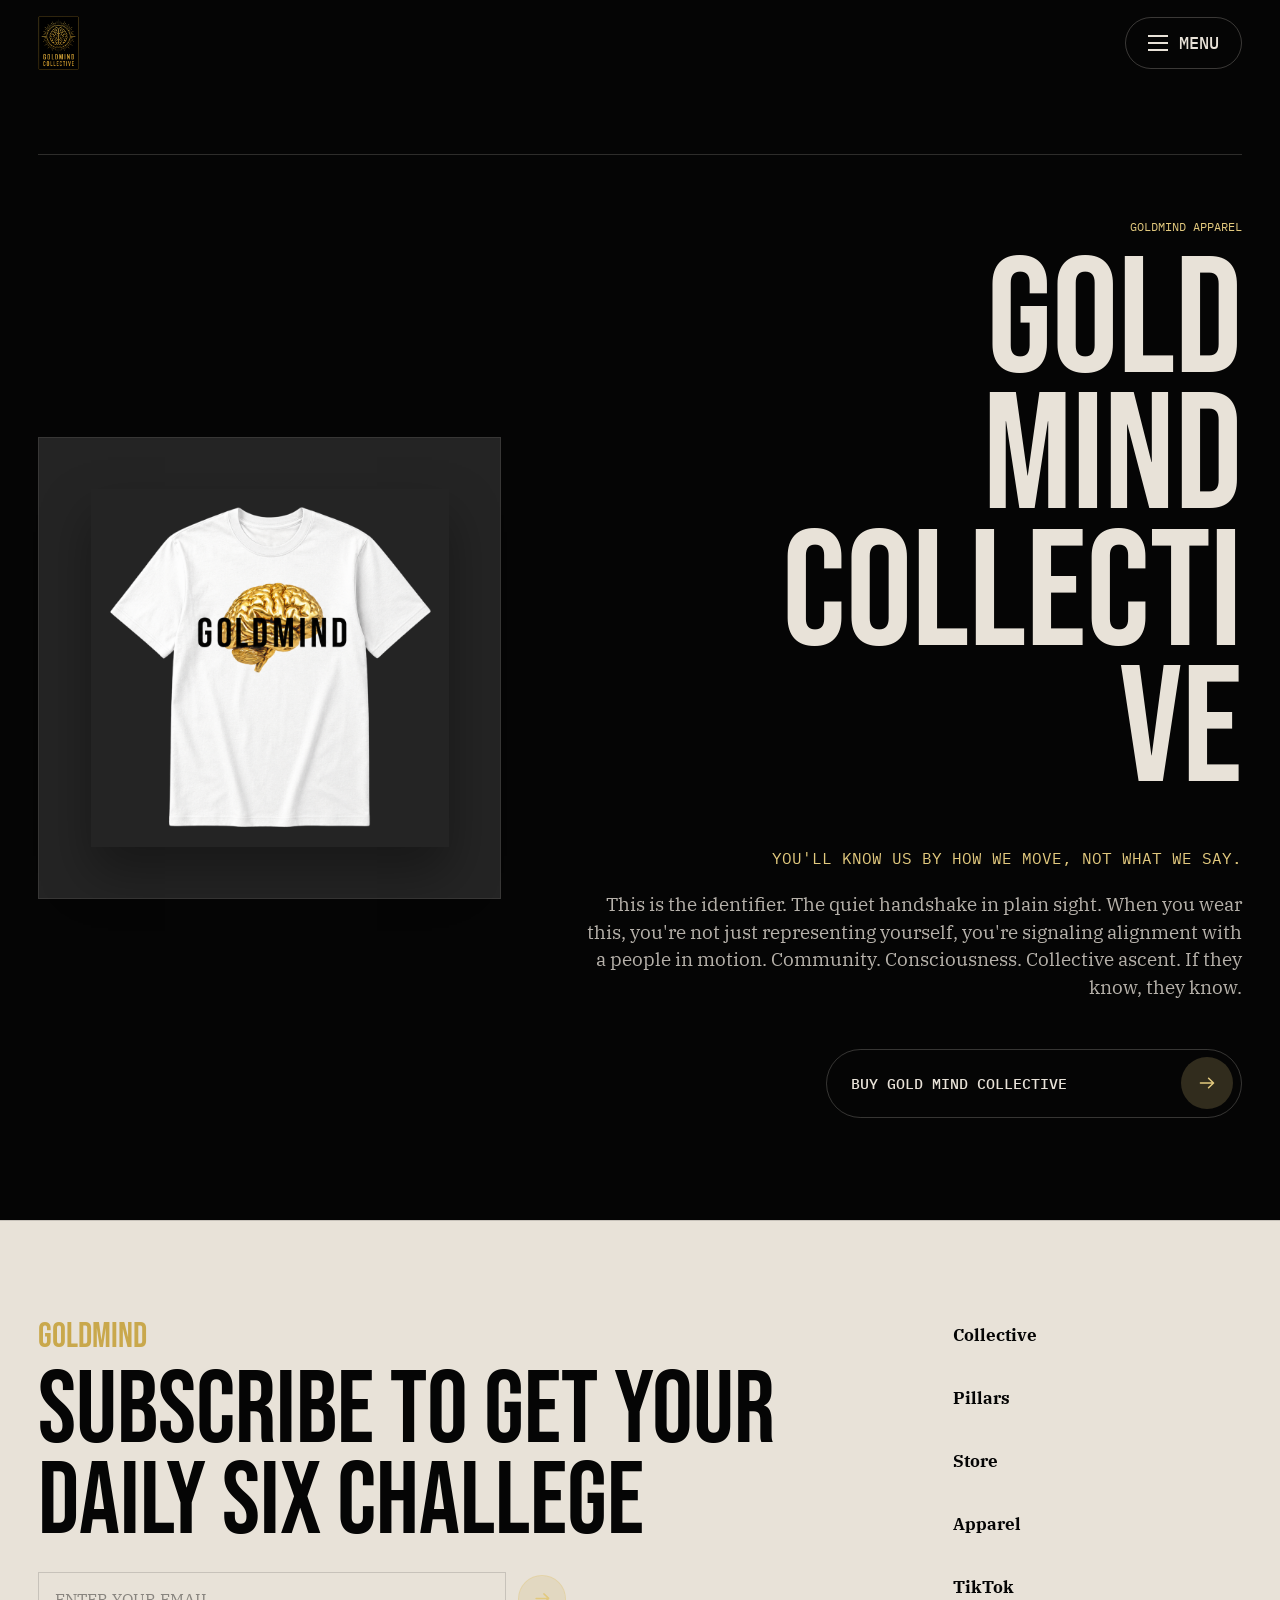
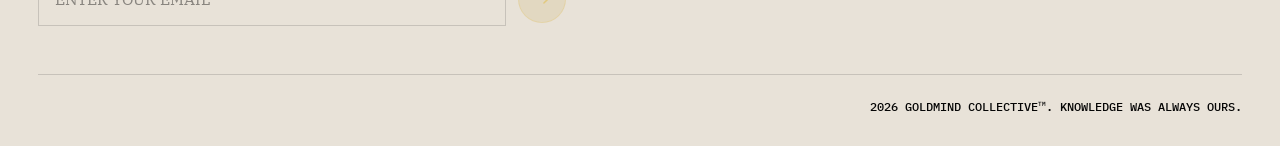
==== goldmind-collective-shirt.html @ cc3ee978 "Add apparel detail pages" ====
<!doctype html>
<html lang="en">
  <head>
    <meta charset="utf-8">
    <meta name="viewport" content="width=device-width, initial-scale=1">
    <title>Gold Mind Collective | Goldmind Collective</title>
    <meta name="description" content="You'll know us by how we move, not what we say.">
    <link rel="preconnect" href="https://fonts.googleapis.com">
    <link rel="preconnect" href="https://fonts.gstatic.com" crossorigin>
    <link href="https://fonts.googleapis.com/css2?family=Bebas+Neue&family=IBM+Plex+Mono:wght@400;500&family=IBM+Plex+Serif:ital,wght@0,400;0,600;1,400&display=swap" rel="stylesheet">
    <link rel="stylesheet" href="styles.css?v=apparel-pages">
  </head>
  <body class="book-detail-page">
    <header class="site-header" data-header>
      <a class="brand-mark" href="index.html#top" aria-label="Goldmind home"><img src="assets/goldmind-collective-logo.png" alt=""></a>
      <div class="menu-wrap">
        <button class="menu-pill" type="button" aria-expanded="false" aria-controls="header-menu" data-menu-toggle><span class="menu-icon" aria-hidden="true"></span>Menu</button>
        <nav class="site-nav" id="header-menu" aria-label="Primary navigation" data-menu-panel>
          <a href="index.html#collective">Collective</a>
          <a href="index.html#pillars">Pillars</a>
          <a href="index.html#store">Store</a>
          <a href="index.html#contact">Contact</a>
        </nav>
      </div>
    </header>
    <main class="book-detail-main" id="top">
      <section class="book-detail-hero" aria-labelledby="product-title">
        <div class="book-detail-cover-frame">
          <img src="assets/apparel-goldmind-shirt-final.png" alt="Gold Mind Collective t-shirt">
        </div>
        <div class="book-detail-copy">
          <p class="eyebrow">Goldmind Apparel</p>
          <h1 id="product-title">Gold Mind Collective</h1>
          <p class="book-detail-subtitle">You'll know us by how we move, not what we say.</p>
          <p class="book-detail-description">This is the identifier. The quiet handshake in plain sight. When you wear this, you're not just representing yourself, you're signaling alignment with a people in motion. Community. Consciousness. Collective ascent. If they know, they know.</p>
          <a class="buy-button" href="index.html#contact">Buy Gold Mind Collective <svg viewBox="0 0 24 24" aria-hidden="true"><path d="m13.75 6.75 5.5 5.25-5.5 5.25M18.25 12H4.75"/></svg></a>
        </div>
      </section>
    </main>
    <footer class="footer" id="contact">
      <div class="newsletter">
        <p class="brand-lockup">Goldmind</p>
        <h2>Subscribe To Get Your Daily Six Challege</h2>
        <form action="mailto:challenge@goldmindcollective.com?subject=Daily%20Six%20Challenge" method="post" enctype="text/plain">
          <label class="sr-only" for="email">Email address</label>
          <input id="email" name="email" type="email" placeholder="Enter your email">
          <button type="submit" aria-label="Subscribe"><svg viewBox="0 0 24 24" aria-hidden="true"><path d="m13.75 6.75 5.5 5.25-5.5 5.25M18.25 12H4.75"/></svg></button>
        </form>
      </div>
      <div class="footer-links">
        <a href="index.html#collective">Collective</a>
        <a href="index.html#pillars">Pillars</a>
        <a href="index.html#store">Store</a>
        <a href="index.html#apparel">Apparel</a>
        <a href="https://www.tiktok.com/@gold_mind81" target="_blank" rel="noreferrer">TikTok</a>
      </div>
      <p class="copyright">2026 Goldmind Collective<sup>TM</sup>. Knowledge was always ours.</p>
    </footer>
    <script src="script.js?v=logo-book-cover-fix"></script>
  </body>
</html>
---- styles.css ----
:root {
  --gold: #c9a84c;
  --gold-light: #e2c97e;
  --gold-deep: #8b6914;
  --onyx: #0d0d0d;
  --black: #050505;
  --charcoal: #1a1a1a;
  --cream: #e8e2d8;
  --cream-soft: #ddd6ca;
  --bone: #050505;
  --muted: rgba(5, 5, 5, 0.66);
  --line: rgba(5, 5, 5, 0.14);
  --forest: #2d4a3e;
  --rust: #a0451a;
  --display: "Bebas Neue", Impact, sans-serif;
  --serif: "IBM Plex Serif", Georgia, serif;
  --mono: "IBM Plex Mono", Consolas, monospace;
}

* {
  box-sizing: border-box;
}

html {
  scroll-behavior: smooth;
}

body {
  margin: 0;
  background: var(--cream);
  color: var(--bone);
  font-family: var(--serif);
  text-rendering: optimizeLegibility;
  -webkit-font-smoothing: antialiased;
}

body.menu-open {
  overflow: hidden;
}

body::selection {
  background: var(--gold);
  color: var(--onyx);
}

a {
  color: inherit;
  text-decoration: none;
}

img,
svg {
  display: block;
}

button,
input {
  font: inherit;
}

.site-header {
  align-items: center;
  display: grid;
  gap: 1rem;
  grid-template-columns: auto 1fr;
  left: 0;
  padding: 1rem clamp(1rem, 3vw, 2.5rem);
  position: fixed;
  right: 0;
  top: 0;
  transition: background 220ms ease, border-color 220ms ease;
  z-index: 20;
}

.site-header.is-scrolled {
  background: rgba(232, 226, 216, 0.78);
  border-bottom: 1px solid var(--line);
  backdrop-filter: blur(18px);
}

.brand-mark {
  display: inline-flex;
  height: clamp(3.25rem, 4.2vw, 4rem);
}

.brand-mark img {
  height: 100%;
  width: auto;
}

.site-nav {
  background: transparent;
  color: var(--cream);
  display: grid;
  gap: 0.45rem;
  max-height: none;
  opacity: 0;
  overflow: visible;
  padding: 0;
  pointer-events: none;
  position: absolute;
  right: 0;
  top: calc(100% + 0.7rem);
  transform: translate3d(0, -0.35rem, 0);
  transform-origin: top right;
  transition:
    opacity 260ms ease,
    transform 340ms cubic-bezier(0.2, 0.8, 0.2, 1),
    visibility 0s linear 340ms;
  visibility: hidden;
  width: min(16rem, calc(100vw - 2rem));
  will-change: opacity, transform;
  z-index: 19;
}

.site-nav a,
.menu-pill,
.eyebrow,
.card-label,
.small-link,
.footer-links a,
.copyright {
  font-family: var(--mono);
  font-size: 0.72rem;
  letter-spacing: 0px;
  text-transform: uppercase;
}

.site-nav a {
  background: var(--black);
  border: 1px solid rgba(232, 226, 216, 0.16);
  border-radius: 999px;
  color: var(--cream);
  font-family: var(--mono);
  font-size: clamp(0.9rem, 1vw, 1rem);
  font-weight: 500;
  line-height: 1;
  opacity: 0;
  padding: 1.05rem 1.25rem;
  text-align: center;
  transform: translate3d(0, -3.35rem, 0) scale(0.96);
  transition:
    background 180ms ease,
    border-color 180ms ease,
    color 180ms ease,
    opacity 240ms ease,
    transform 340ms cubic-bezier(0.2, 0.8, 0.2, 1);
  will-change: opacity, transform;
}

.site-nav a:last-child {
  border-bottom: 1px solid rgba(232, 226, 216, 0.16);
}

.site-nav a:hover {
  background: rgba(5, 5, 5, 0.88);
  border-color: rgba(226, 201, 126, 0.42);
  color: var(--gold-light);
}

.menu-wrap {
  justify-self: end;
  position: relative;
  z-index: 22;
}

.menu-wrap.is-open .site-nav {
  opacity: 1;
  pointer-events: auto;
  transform: translate3d(0, 0, 0);
  transition:
    opacity 220ms ease,
    transform 360ms cubic-bezier(0.2, 0.8, 0.2, 1),
    visibility 0s;
  visibility: visible;
}

.menu-wrap.is-open .site-nav a {
  opacity: 1;
  transform: translate3d(0, 0, 0) scale(1);
}

.menu-wrap.is-open .site-nav a:nth-child(1) {
  transition-delay: 70ms;
}

.menu-wrap.is-open .site-nav a:nth-child(2) {
  transition-delay: 110ms;
}

.menu-wrap.is-open .site-nav a:nth-child(3) {
  transition-delay: 150ms;
}

.menu-wrap.is-open .site-nav a:nth-child(4) {
  transition-delay: 190ms;
}

.menu-pill {
  align-items: center;
  background: transparent;
  border: 1px solid var(--line);
  border-radius: 999px;
  color: var(--bone);
  cursor: pointer;
  display: inline-flex;
  font-size: clamp(1.05rem, 1.3vw, 1.35rem);
  font-weight: 500;
  gap: 0.7rem;
  justify-content: center;
  min-height: 3.25rem;
  padding: 0 1.35rem;
  transition:
    background 220ms ease,
    border-color 220ms ease,
    transform 220ms ease;
}

.menu-pill:hover {
  transform: translateY(-1px);
}

.menu-wrap.is-open .menu-pill {
  background: rgba(232, 226, 216, 0.82);
  border-color: rgba(5, 5, 5, 0.22);
}

.menu-icon {
  background: linear-gradient(
    currentColor 0 2px,
    transparent 2px 7px,
    currentColor 7px 9px,
    transparent 9px 14px,
    currentColor 14px 16px
  );
  display: inline-block;
  height: 1rem;
  position: relative;
  width: 1.25rem;
}

.menu-icon::before,
.menu-icon::after {
  background: currentColor;
  content: "";
  display: none;
  height: 1px;
  transition:
    opacity 180ms ease,
    transform 260ms cubic-bezier(0.2, 0.8, 0.2, 1);
  width: 100%;
}

.menu-wrap.is-open .menu-icon {
  background: transparent;
  height: 0.78rem;
  width: 0.78rem;
}

.menu-wrap.is-open .menu-icon::before,
.menu-wrap.is-open .menu-icon::after {
  display: block;
  left: 0;
  position: absolute;
  top: 50%;
}

.menu-wrap.is-open .menu-icon::before {
  transform: rotate(45deg);
}

.menu-wrap.is-open .menu-icon::after {
  transform: rotate(-45deg);
}

.hero {
  min-height: 94vh;
  overflow: hidden;
  position: relative;
}

.hero-image {
  height: 100%;
  inset: 0;
  object-fit: contain;
  object-position: center 34%;
  position: absolute;
  transform: translateY(clamp(4rem, 10vh, 7rem));
  width: 100%;
}

.hero-shade {
  background:
    linear-gradient(180deg, rgba(232, 226, 216, 0.04), rgba(232, 226, 216, 0.34) 62%, var(--cream) 100%),
    linear-gradient(90deg, rgba(232, 226, 216, 0.38), rgba(232, 226, 216, 0.02) 50%, rgba(232, 226, 216, 0.38));
  inset: 0;
  position: absolute;
}

.hero-content {
  display: flex;
  flex-direction: column;
  justify-content: flex-start;
  min-height: 94vh;
  padding: clamp(5rem, 10vh, 7rem) clamp(1rem, 3vw, 2.5rem) 4.2rem;
  position: relative;
  z-index: 1;
}

.eyebrow {
  color: var(--gold-light);
  margin: 0 0 1rem;
}

h1,
h2,
h3,
p {
  margin: 0;
}

.hero h1 {
  align-items: flex-start;
  color: var(--onyx);
  display: flex;
  font-family: var(--display);
  font-size: clamp(4rem, 16.5vw, 18rem);
  gap: clamp(0.12rem, 1.4vw, 2.2rem);
  font-weight: 400;
  justify-content: center;
  letter-spacing: 0;
  line-height: 0.78;
  margin-top: clamp(10rem, 36vh, 22rem);
  text-align: center;
  text-transform: uppercase;
  width: 100%;
}

.hero h1 span {
  flex: 0 1 auto;
  min-width: 0;
}

.image-band-copy p,
.teaching-card p,
.book-card p,
.pillar-grid p {
  color: var(--muted);
  font-size: clamp(0.96rem, 1.2vw, 1.08rem);
  line-height: 1.48;
}

.icon-button,
.footer button {
  align-items: center;
  background: rgba(201, 168, 76, 0.16);
  border: 1px solid rgba(226, 201, 126, 0.38);
  color: var(--gold-light);
  cursor: pointer;
  display: inline-grid;
  flex: 0 0 auto;
  height: 3rem;
  justify-content: center;
  overflow: hidden;
  transition: background 180ms ease, color 180ms ease, transform 180ms ease;
  width: 3rem;
}

.icon-button:hover,
.footer button:hover {
  background: var(--gold);
  color: var(--onyx);
  transform: translateY(-2px);
}

svg {
  height: 1.3rem;
  width: 1.3rem;
}

svg path {
  fill: none;
  stroke: currentColor;
  stroke-linecap: round;
  stroke-linejoin: round;
  stroke-width: 1.7;
}

.section {
  padding: clamp(4rem, 8vw, 8rem) clamp(1rem, 3vw, 2.5rem);
}

.section-head {
  align-items: center;
  display: flex;
  justify-content: space-between;
  margin-bottom: 1.5rem;
}

.section h2,
.form-copy h2,
.image-band h2,
.quote-section p,
.footer h2 {
  font-family: var(--display);
  font-size: clamp(3.2rem, 8vw, 8rem);
  font-weight: 400;
  letter-spacing: 0;
  line-height: 0.88;
  text-transform: uppercase;
}

.icon-button {
  border-radius: 50%;
}

.teaching-row,
.store-grid {
  display: grid;
  gap: 1rem;
  grid-auto-columns: minmax(18rem, 30vw);
  grid-auto-flow: column;
  overflow-x: auto;
  padding-bottom: 1rem;
  scroll-snap-type: x proximity;
  scrollbar-color: var(--gold-deep) transparent;
}

.teaching-card,
.book-card {
  background: var(--cream-soft);
  border: 1px solid var(--line);
  min-height: 22rem;
  padding: 1.25rem;
  scroll-snap-align: start;
}

.feature-card {
  background:
    linear-gradient(145deg, rgba(201, 168, 76, 0.3), rgba(13, 13, 13, 0.18)),
    var(--forest);
}

.card-label {
  color: var(--gold-light);
  margin-bottom: 5rem;
}

.teaching-card h3,
.book-card h3,
.pillar-grid h3 {
  color: var(--bone);
  font-family: var(--serif);
  font-size: clamp(1.35rem, 2vw, 2.2rem);
  font-weight: 600;
  line-height: 1.03;
  margin-bottom: 1rem;
}

.image-band {
  background: var(--black);
  color: var(--cream);
  min-height: 74vh;
  overflow: hidden;
  position: relative;
}

.image-band img {
  filter: saturate(0.82);
  height: 100%;
  inset: 0;
  opacity: 0.18;
  object-fit: cover;
  object-position: center;
  position: absolute;
  width: 100%;
}

.image-band::after {
  background: linear-gradient(90deg, rgba(5, 5, 5, 0.96), rgba(5, 5, 5, 0.72), rgba(5, 5, 5, 0.96));
  content: "";
  inset: 0;
  position: absolute;
}

.image-band .image-band-copy p {
  color: rgba(232, 226, 216, 0.72);
}

.image-band-copy {
  display: grid;
  gap: 1.2rem;
  max-width: 40rem;
  padding: clamp(4rem, 8vw, 8rem) clamp(1rem, 3vw, 2.5rem);
  position: relative;
  z-index: 1;
}

.split-section {
  display: grid;
  gap: clamp(2rem, 6vw, 6rem);
  grid-template-columns: minmax(16rem, 0.8fr) 1.4fr;
}

.pillar-grid {
  display: grid;
  gap: 1rem;
  grid-template-columns: repeat(2, minmax(0, 1fr));
}

.pillar-grid article {
  border-top: 1px solid var(--line);
  padding-top: 1rem;
}

.pillar-grid span {
  color: var(--gold);
  display: block;
  font-family: var(--mono);
  font-size: 0.76rem;
  margin-bottom: 1.2rem;
}

.pillars-image-wrap {
  align-self: start;
  display: grid;
  justify-items: center;
  min-width: 0;
}

.pillars-image-wrap img {
  height: auto;
  max-width: 100%;
  object-fit: contain;
  width: min(100%, 44rem);
}

.pillars-image-section {
  display: grid;
  justify-items: center;
}

.pillars-image-section img {
  height: auto;
  max-width: min(100%, 70rem);
  width: 100%;
}

.quote-section {
  background: var(--black);
  color: var(--cream);
  padding: clamp(4rem, 8vw, 8rem) clamp(1rem, 3vw, 2.5rem);
}

.quote-section p {
  max-width: 12ch;
}

.small-link,
.book-card a {
  color: var(--gold-light);
}

.book-cover {
  display: block;
  height: auto;
  max-height: calc(100% - 2.5rem);
  max-width: 100%;
  min-width: 0;
  object-fit: contain;
  object-position: center;
  width: auto;
}

.store-section .book-card,
.apparel-section .book-card {
  background: transparent;
  border: 0;
  display: grid;
  grid-template-rows: auto auto;
  min-height: 0;
  min-width: 0;
  padding: 0;
}

.book-cover-frame,
.apparel-placeholder-frame {
  align-items: center;
  aspect-ratio: 4 / 5;
  background: var(--cream-soft);
  border: 1px solid var(--line);
  box-sizing: border-box;
  display: grid;
  justify-items: center;
  min-width: 0;
  overflow: hidden;
  padding: 2rem;
  width: 100%;
}

.apparel-placeholder-frame span {
  color: rgba(5, 5, 5, 0.52);
  font-family: var(--display);
  font-size: clamp(3rem, 7vw, 6.5rem);
  line-height: 0.82;
  text-align: center;
  text-transform: uppercase;
}

.apparel-image-frame {
  padding: 0;
  position: relative;
}

.apparel-image-frame img {
  height: 82%;
  left: 50%;
  max-width: none;
  object-fit: contain;
  object-position: center;
  position: absolute;
  top: 50%;
  transform: translate(-50%, -50%);
  width: auto;
}

.store-section .book-card > :not(.book-cover-frame):not(h3) {
  display: none;
}

.store-section .book-card h3,
.apparel-section .book-card h3 {
  font-family: var(--mono);
  font-size: clamp(1rem, 1.6vw, 1.45rem);
  font-weight: 500;
  line-height: 1.1;
  margin: 1rem 0 0;
  text-transform: uppercase;
}

.book-card a {
  display: inline-block;
  font-family: var(--mono);
  font-size: 0.76rem;
  margin-top: 2rem;
  text-transform: uppercase;
}

.book-detail-page {
  background: var(--black);
  color: var(--cream);
}

.book-detail-page .site-header.is-scrolled {
  background: rgba(5, 5, 5, 0.74);
  border-bottom-color: rgba(232, 226, 216, 0.16);
}

.book-detail-page .brand-mark,
.book-detail-page .menu-pill {
  color: var(--cream);
}

.book-detail-page .menu-pill {
  border-color: rgba(232, 226, 216, 0.24);
}

.book-detail-main {
  background: var(--black);
  min-height: 100vh;
  padding: clamp(7rem, 12vw, 10rem) clamp(1rem, 3vw, 2.5rem) clamp(4rem, 8vw, 7rem);
}

.book-detail-hero {
  align-items: center;
  border-top: 1px solid rgba(232, 226, 216, 0.18);
  display: grid;
  gap: clamp(2rem, 6vw, 6rem);
  grid-template-columns: minmax(18rem, 0.78fr) minmax(0, 1.12fr);
  min-height: calc(100vh - 13rem);
  padding-top: clamp(2rem, 5vw, 4rem);
}

.book-detail-cover-frame {
  align-items: center;
  background: #242424;
  border: 1px solid rgba(232, 226, 216, 0.1);
  display: grid;
  justify-items: center;
  padding: clamp(1.5rem, 4vw, 4rem);
}

.book-detail-cover-frame img {
  box-shadow: 0 1.6rem 3rem rgba(0, 0, 0, 0.34);
  max-height: min(70vh, 44rem);
  max-width: min(100%, 28rem);
  object-fit: contain;
  width: auto;
}

.book-detail-copy {
  display: grid;
  justify-items: end;
  text-align: right;
}

.book-detail-copy .eyebrow {
  color: var(--gold-light);
  margin-bottom: 1.25rem;
}

.book-detail-copy h1 {
  color: var(--cream);
  font-family: var(--display);
  font-size: clamp(4.8rem, 13vw, 13rem);
  font-weight: 400;
  letter-spacing: 0;
  line-height: 0.82;
  margin: 0;
  max-width: 7.6ch;
  overflow-wrap: anywhere;
  text-transform: uppercase;
}

.book-detail-subtitle {
  color: var(--gold-light);
  font-family: var(--mono);
  font-size: clamp(0.95rem, 1.25vw, 1.25rem);
  line-height: 1.45;
  margin: clamp(1.5rem, 4vw, 3rem) 0 1.2rem;
  max-width: 45rem;
  text-transform: uppercase;
}

.book-detail-description {
  color: rgba(232, 226, 216, 0.78);
  font-size: clamp(1.05rem, 1.5vw, 1.4rem);
  line-height: 1.45;
  max-width: 42rem;
}

.buy-button {
  align-items: center;
  border: 1px solid rgba(232, 226, 216, 0.22);
  border-radius: 999px;
  color: var(--cream);
  display: inline-flex;
  font-family: var(--mono);
  font-size: clamp(0.9rem, 1.2vw, 1.1rem);
  font-weight: 500;
  gap: 1.25rem;
  justify-content: space-between;
  margin-top: clamp(1.5rem, 4vw, 3rem);
  min-height: 4.25rem;
  min-width: min(100%, 26rem);
  padding: 0.45rem 0.45rem 0.45rem 1.5rem;
  text-transform: uppercase;
  transition: border-color 180ms ease, color 180ms ease, transform 180ms ease;
}

.buy-button svg {
  background: rgba(226, 201, 126, 0.2);
  border-radius: 50%;
  color: var(--gold-light);
  height: 3.25rem;
  padding: 0.95rem;
  width: 3.25rem;
}

.buy-button:hover {
  border-color: rgba(226, 201, 126, 0.56);
  color: var(--gold-light);
  transform: translateY(-2px);
}

.book-detail-page .footer {
  background: var(--cream);
  color: var(--bone);
}

.proof-section {
  background: var(--black);
  color: var(--cream);
  display: grid;
  gap: clamp(2rem, 6vw, 6rem);
  grid-template-columns: 1fr 1fr;
}

.proof-section h2 {
  color: var(--cream);
}

.steps {
  counter-reset: steps;
  list-style: none;
  margin: 0;
  padding: 0;
}

.steps li {
  border-top: 1px solid rgba(232, 226, 216, 0.18);
  color: rgba(232, 226, 216, 0.72);
  display: grid;
  gap: 1rem;
  grid-template-columns: 8rem 1fr;
  line-height: 1.5;
  padding: 1.2rem 0;
}

.steps span {
  color: var(--cream);
  font-family: var(--mono);
  font-size: 0.75rem;
  text-transform: uppercase;
}

.form-section {
  display: grid;
  gap: clamp(2rem, 6vw, 6rem);
  grid-template-columns: minmax(16rem, 0.8fr) 1.2fr;
}

.form-copy {
  display: grid;
  gap: 1.1rem;
  align-content: start;
}

.form-copy .eyebrow {
  font-size: clamp(0.96rem, 1.2vw, 1.08rem);
  font-weight: 500;
  line-height: 1.48;
}

.collective-section .eyebrow {
  color: var(--gold);
  font-family: var(--display);
  font-size: 2.2rem;
  font-weight: 400;
  line-height: 0.8;
  margin-bottom: 1rem;
}

#pillars .eyebrow {
  color: var(--gold);
  font-family: var(--display);
  font-size: 2.2rem;
  font-weight: 400;
  line-height: 0.8;
  margin-bottom: 1rem;
}

.proof-section .eyebrow {
  color: var(--gold);
  font-family: var(--display);
  font-size: 2.2rem;
  font-weight: 400;
  line-height: 0.8;
  margin-bottom: 1rem;
}

.speaking-inquiry-section .eyebrow {
  color: var(--gold);
  font-family: var(--display);
  font-size: 2.2rem;
  font-weight: 400;
  line-height: 0.8;
  margin-bottom: 1rem;
}

.form-copy h2 {
  letter-spacing: 0px;
}

.form-copy p:not(.eyebrow) {
  color: var(--muted);
  font-size: clamp(0.96rem, 1.2vw, 1.08rem);
  line-height: 1.48;
  max-width: 38rem;
}

.site-form {
  display: grid;
  gap: 1rem;
  grid-template-columns: repeat(2, minmax(0, 1fr));
}

.field-wrap {
  display: grid;
  gap: 0.5rem;
}

.field-full {
  grid-column: 1 / -1;
}

.field-wrap label {
  color: rgba(5, 5, 5, 0.72);
  font-family: var(--mono);
  font-size: 0.72rem;
  text-transform: uppercase;
}

.collective-section .field-wrap label,
.speaking-inquiry-section .field-wrap label {
  color: rgba(5, 5, 5, 0.82);
  font-family: var(--serif);
  font-size: clamp(0.9rem, 1vw, 1.05rem);
  font-weight: 700;
  letter-spacing: 0.02em;
  text-transform: none;
}

.field-wrap input,
.field-wrap textarea {
  background: transparent;
  border: 1px solid var(--line);
  color: var(--bone);
  min-height: 3.4rem;
  outline: none;
  padding: 0.95rem 1rem;
  width: 100%;
}

.field-wrap textarea {
  min-height: 9rem;
  resize: vertical;
}

.field-wrap input::placeholder,
.field-wrap textarea::placeholder {
  color: rgba(5, 5, 5, 0.42);
}

.form-submit {
  background: rgba(201, 168, 76, 0.16);
  border: 1px solid rgba(226, 201, 126, 0.38);
  color: var(--bone);
  cursor: pointer;
  font-family: var(--mono);
  font-size: 0.78rem;
  justify-self: start;
  min-height: 3.25rem;
  padding: 0 1.2rem;
  text-transform: uppercase;
  transition: background 180ms ease, color 180ms ease, transform 180ms ease;
}

.form-submit:hover {
  background: var(--gold);
  color: var(--onyx);
  transform: translateY(-2px);
}

.footer {
  border-top: 1px solid var(--line);
  display: grid;
  gap: 3rem;
  grid-template-columns: minmax(0, 1.35fr) minmax(10rem, 0.45fr);
  padding: clamp(4rem, 8vw, 7rem) clamp(1rem, 3vw, 2.5rem) 2rem;
}

.brand-lockup {
  color: var(--gold);
  font-family: var(--display);
  font-size: 2.2rem;
  line-height: 0.8;
  margin-bottom: 1rem;
  text-transform: uppercase;
}

.newsletter form {
  align-items: center;
  display: flex;
  gap: 0.8rem;
  margin-top: 1.5rem;
  max-width: 33rem;
  min-height: 3.4rem;
}

.newsletter input {
  background: transparent;
  border: 1px solid var(--line);
  color: var(--bone);
  flex: 1;
  min-height: 3.4rem;
  min-width: 0;
  outline: none;
  padding: 0 1rem;
}

.newsletter input::placeholder {
  color: rgba(5, 5, 5, 0.42);
  text-transform: uppercase;
}

.footer button {
  border-radius: 50%;
}

.footer-links {
  display: grid;
  gap: 0.75rem;
}

.footer-links a {
  color: var(--bone);
  font-family: var(--serif);
  font-size: clamp(1.05rem, 1.35vw, 1.3rem);
  font-weight: 800;
  text-transform: none;
}

.footer-links a:hover {
  color: var(--gold-light);
}

.copyright {
  border-top: 1px solid var(--line);
  color: var(--bone);
  font-weight: 500;
  grid-column: 1 / -1;
  padding-top: 1.5rem;
  text-align: right;
}

.copyright sup {
  font-size: 0.52em;
  line-height: 0;
  vertical-align: super;
}

.sr-only {
  height: 1px;
  overflow: hidden;
  position: absolute;
  width: 1px;
}

@media (max-width: 860px) {
  .site-header {
    grid-template-columns: auto 1fr;
  }

  .hero {
    min-height: 88vh;
  }

  .hero-content {
    min-height: 88vh;
  }

  .split-section,
  .proof-section,
  .book-detail-hero,
  .form-section,
  .footer {
    grid-template-columns: 1fr;
  }

  .book-detail-copy {
    justify-items: start;
    text-align: left;
  }

  .book-detail-copy h1 {
    max-width: 8.5ch;
  }

  .pillar-grid {
    grid-template-columns: 1fr;
  }

  .copyright {
    text-align: left;
  }
}

@media (max-width: 560px) {
  .hero-image {
    object-position: center 18%;
  }

  .hero-content {
    padding-top: 5.5rem;
  }

  .hero h1 {
    font-size: clamp(3.2rem, 19vw, 6.5rem);
  }

  .teaching-row,
  .store-grid {
    grid-auto-columns: minmax(82vw, 1fr);
  }

  .steps li {
    grid-template-columns: 1fr;
  }

  .site-form {
    grid-template-columns: 1fr;
  }

  .book-detail-main {
    padding-top: 6rem;
  }

  .book-detail-cover-frame {
    padding: 1rem;
  }

  .book-detail-copy h1 {
    font-size: clamp(4rem, 20vw, 7rem);
  }

  .buy-button {
    width: 100%;
  }
}

@media (prefers-reduced-motion: reduce) {
  .site-nav,
  .site-nav a,
  .menu-pill,
  .menu-icon::before,
  .menu-icon::after {
    transition-duration: 1ms;
    transition-delay: 0ms;
  }
}
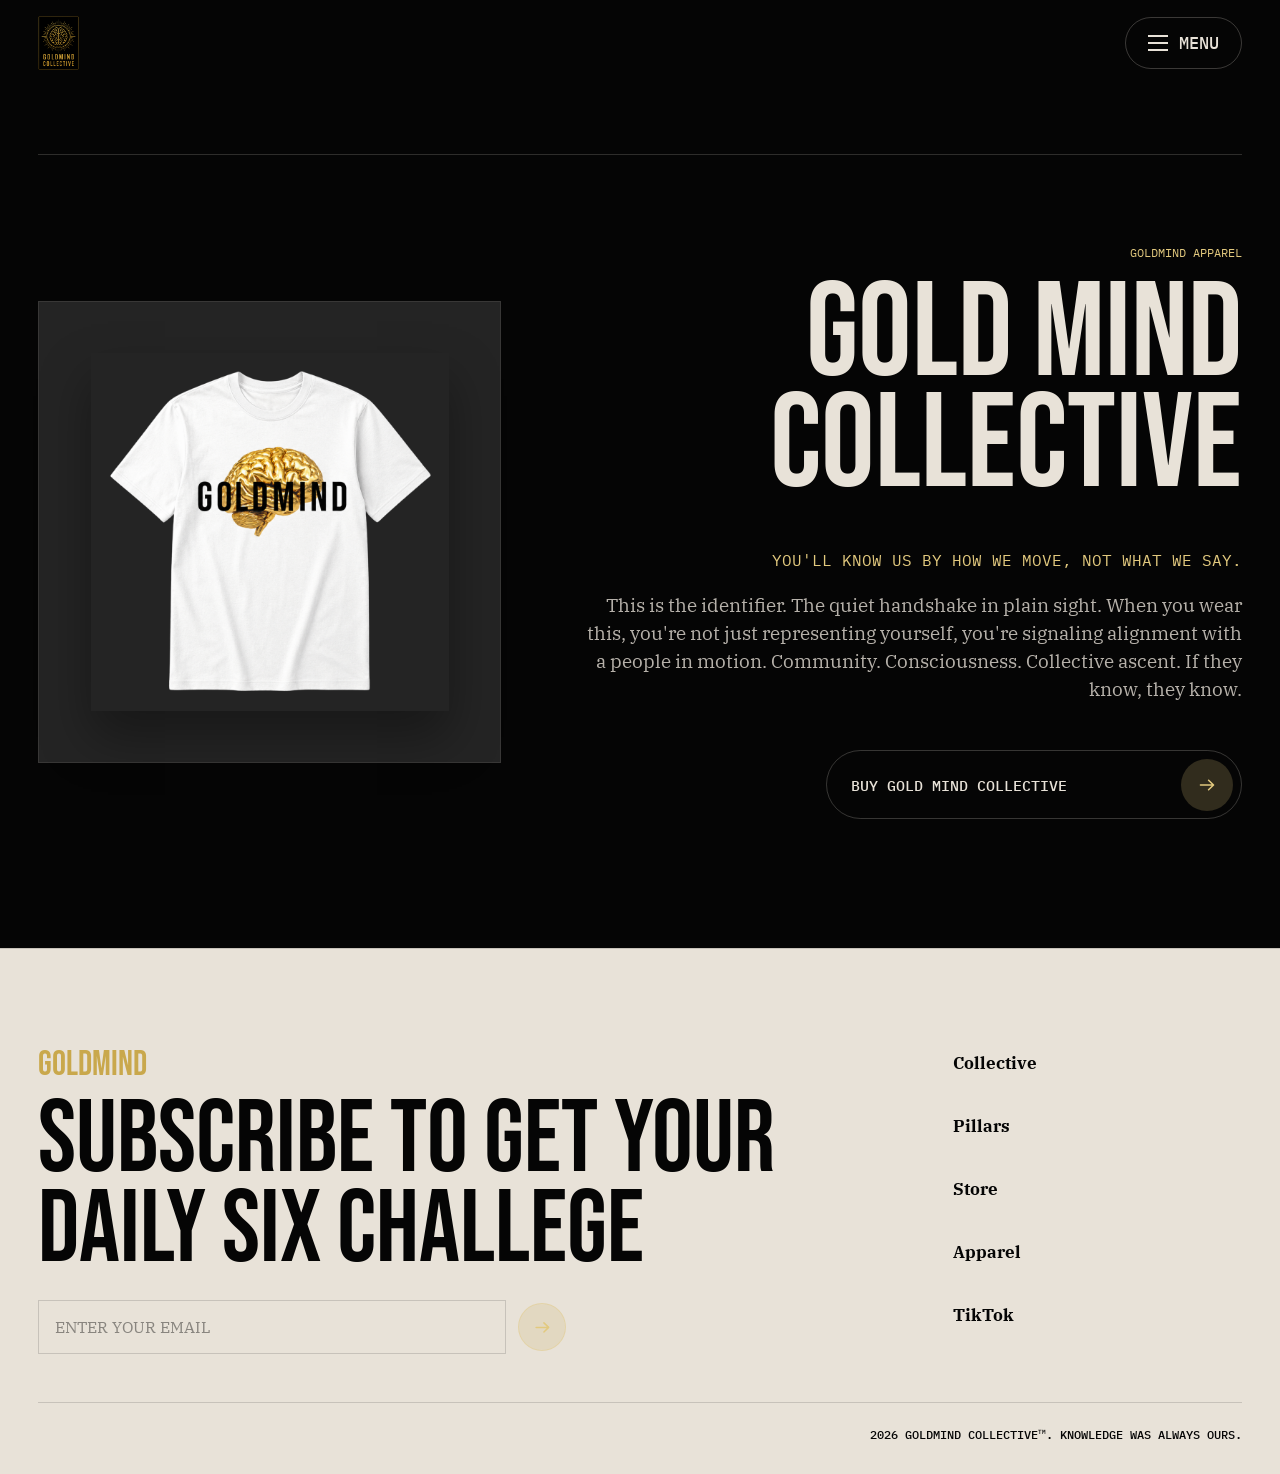
==== commit 40c1cc64: "Fix apparel detail title wrapping" ====
--- a/goldmind-collective-shirt.html
+++ b/goldmind-collective-shirt.html
@@ -10,7 +10,7 @@
     <link href="https://fonts.googleapis.com/css2?family=Bebas+Neue&family=IBM+Plex+Mono:wght@400;500&family=IBM+Plex+Serif:ital,wght@0,400;0,600;1,400&display=swap" rel="stylesheet">
     <link rel="stylesheet" href="styles.css?v=apparel-pages">
   </head>
-  <body class="book-detail-page">
+  <body class="book-detail-page apparel-detail-page">
     <header class="site-header" data-header>
       <a class="brand-mark" href="index.html#top" aria-label="Goldmind home"><img src="assets/goldmind-collective-logo.png" alt=""></a>
       <div class="menu-wrap">
--- a/styles.css
+++ b/styles.css
@@ -722,6 +722,13 @@
   text-transform: uppercase;
 }
 
+.apparel-detail-page .book-detail-copy h1 {
+  font-size: clamp(4.4rem, 10.5vw, 10.5rem);
+  max-width: 11.5ch;
+  overflow-wrap: normal;
+  word-break: normal;
+}
+
 .book-detail-subtitle {
   color: var(--gold-light);
   font-family: var(--mono);
